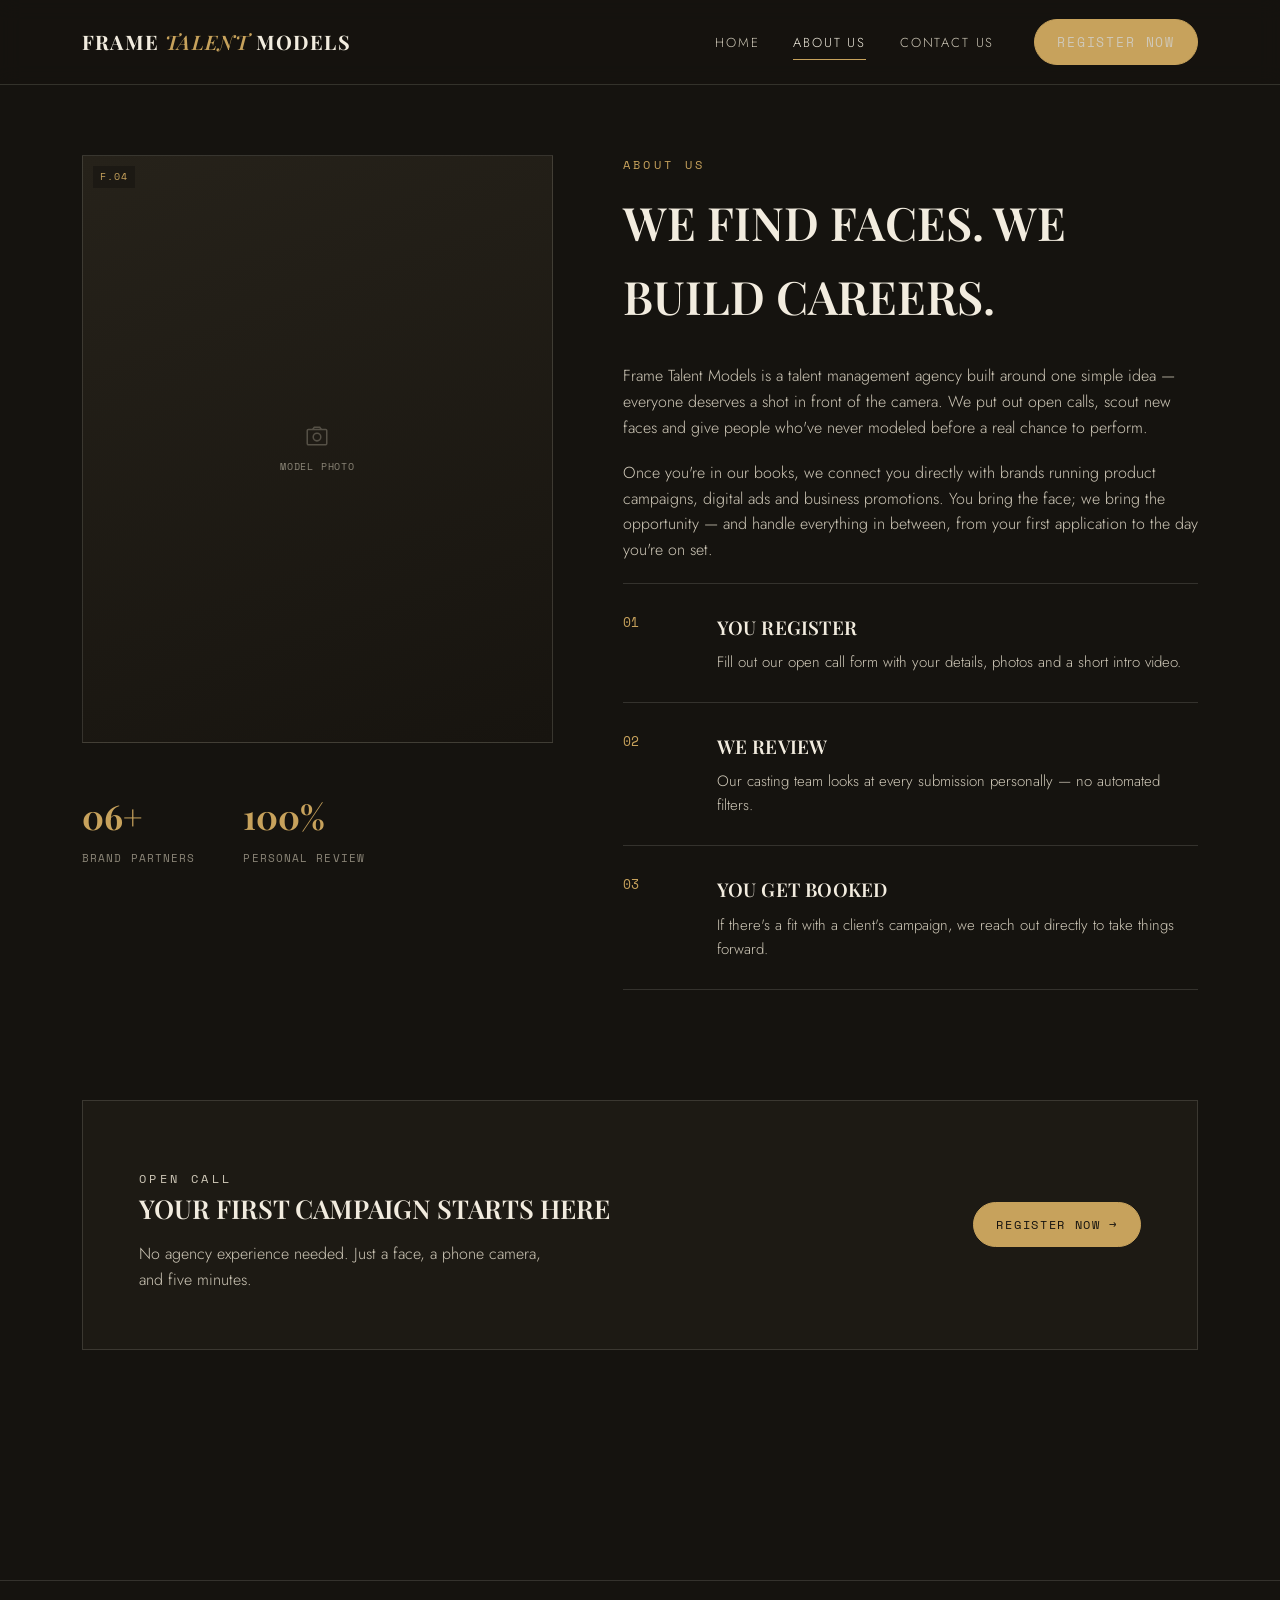
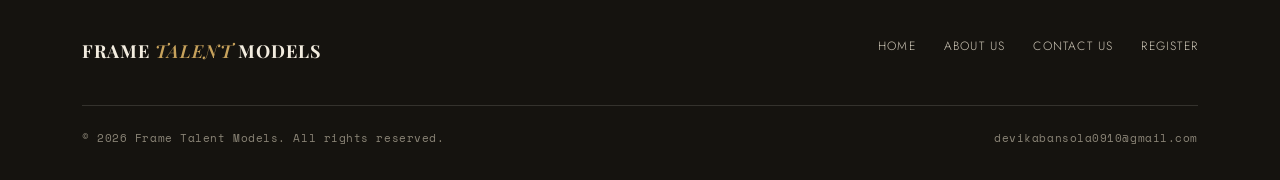
==== about.html @ 77455b9f "Add files via upload" ====
<!doctype html>
<html lang="en">
<head>
<meta charset="UTF-8">
<meta name="viewport" content="width=device-width, initial-scale=1.0">
<title>About Us — Frame Talent Models</title>
<link rel="stylesheet" href="style.css">
</head>
<body>

<header class="site-header">
  <div class="wrap">
    <a href="index.html" class="logo">Frame <span>Talent</span> Models</a>
    <nav class="main-nav" id="mainNav">
      <ul>
        <li><a href="index.html">Home</a></li>
        <li><a href="about.html" class="active">About Us</a></li>
        <li><a href="contact.html">Contact Us</a></li>
      </ul>
      <a href="register.html" class="btn btn-solid">Register Now</a>
    </nav>
    <button class="nav-toggle" id="navToggle" aria-label="Toggle menu" aria-expanded="false">
      <span></span><span></span><span></span>
    </button>
  </div>
</header>

<main>
  <section class="section" style="padding-top:70px">
    <div class="wrap about-grid">
      <div>
        <div class="frame">
          <div class="frame-id">F.04</div>
          <div class="frame-placeholder">
            <svg viewBox="0 0 24 24" fill="none" stroke="currentColor" stroke-width="1.4"><rect x="3" y="6" width="18" height="14" rx="1"/><circle cx="12" cy="13" r="3.5"/><path d="M8 6l1.5-2h5L16 6"/></svg>
            Model photo
          </div>
        </div>
        <div class="stat-row">
          <div class="stat"><b>06+</b><span>Brand Partners</span></div>
          <div class="stat"><b>100%</b><span>Personal Review</span></div>
        </div>
      </div>

      <div>
        <p class="eyebrow">About Us</p>
        <h2 style="font-size:clamp(30px,4vw,46px);text-transform:uppercase;margin-top:12px;max-width:16ch;">We find faces. We build careers.</h2>
        <div class="about-copy" style="margin-top:30px;">
          <p>Frame Talent Models is a talent management agency built around one simple idea — everyone deserves a shot in front of the camera. We put out open calls, scout new faces and give people who've never modeled before a real chance to perform.</p>
          <p>Once you're in our books, we connect you directly with brands running product campaigns, digital ads and business promotions. You bring the face; we bring the opportunity — and handle everything in between, from your first application to the day you're on set.</p>
        </div>

        <div class="step-list">
          <div class="step">
            <span class="num">01</span>
            <div>
              <h3>You register</h3>
              <p>Fill out our open call form with your details, photos and a short intro video.</p>
            </div>
          </div>
          <div class="step">
            <span class="num">02</span>
            <div>
              <h3>We review</h3>
              <p>Our casting team looks at every submission personally — no automated filters.</p>
            </div>
          </div>
          <div class="step">
            <span class="num">03</span>
            <div>
              <h3>You get booked</h3>
              <p>If there's a fit with a client's campaign, we reach out directly to take things forward.</p>
            </div>
          </div>
        </div>
      </div>
    </div>
  </section>

  <section class="section" style="padding-top:0">
    <div class="wrap">
      <div class="contact-card">
        <div>
          <p class="eyebrow">Open Call</p>
          <h3>Your first campaign starts here</h3>
          <p>No agency experience needed. Just a face, a phone camera, and five minutes.</p>
        </div>
        <a href="register.html" class="btn btn-solid">Register Now →</a>
      </div>
    </div>
  </section>
</main>

<footer class="site-footer">
  <div class="wrap">
    <div class="footer-grid">
      <a href="index.html" class="logo">Frame <span>Talent</span> Models</a>
      <div class="footer-links">
        <a href="index.html">Home</a>
        <a href="about.html">About Us</a>
        <a href="contact.html">Contact Us</a>
        <a href="register.html">Register</a>
      </div>
    </div>
    <div class="footer-bottom">
      <span>© 2026 Frame Talent Models. All rights reserved.</span>
      <span>devikabansola0910@gmail.com</span>
    </div>
  </div>
</footer>

<script src="script.js"></script>
</body>
</html>
---- style.css ----
/* =========================================================
   FRAME TALENT MODELS — design tokens
   Palette: warm near-black ink, cream paper, muted gold,
   deep wine accent, taupe mist for quiet secondary text.
   Type: Playfair Display (editorial serif, used with restraint,
   italic for accent words) + Jost (clean geometric sans for
   nav/body) + Space Mono (backstage-pass / contact-sheet
   utility labels — ties to the "FRAME" in the brand name).
   ========================================================= */

@import url('https://fonts.googleapis.com/css2?family=Playfair+Display:ital,wght@0,500;0,600;0,700;1,500;1,600&family=Jost:wght@300;400;500;600&family=Space+Mono:wght@400;700&display=swap');

:root{
  --ink: #15130f;
  --ink-soft: #1d1a14;
  --paper: #f2ecdf;
  --paper-dim: #cfc8b8;
  --gold: #c7a25c;
  --wine: #5c1f2b;
  --mist: #8b8577;
  --line: rgba(242,236,223,0.14);

  --serif: 'Playfair Display', Georgia, serif;
  --sans: 'Jost', 'Helvetica Neue', Arial, sans-serif;
  --mono: 'Space Mono', monospace;

  --max: 1180px;
}

*,*::before,*::after{ box-sizing: border-box; }
html{ scroll-behavior: smooth; }
body{
  margin:0;
  background: var(--ink);
  color: var(--paper);
  font-family: var(--sans);
  font-weight: 300;
  line-height: 1.6;
  -webkit-font-smoothing: antialiased;
}
img{ max-width:100%; display:block; }
a{ color: inherit; text-decoration: none; }
h1,h2,h3{ font-family: var(--serif); font-weight: 600; margin: 0; }
p{ margin: 0; }
ul{ list-style:none; margin:0; padding:0; }
button{ font-family: inherit; cursor:pointer; }

:focus-visible{
  outline: 2px solid var(--gold);
  outline-offset: 3px;
}

.wrap{
  max-width: var(--max);
  margin: 0 auto;
  padding: 0 32px;
}

.eyebrow{
  font-family: var(--mono);
  font-size: 12px;
  letter-spacing: 0.28em;
  text-transform: uppercase;
  color: var(--gold);
}

/* ---------------- header ---------------- */
.site-header{
  position: sticky;
  top: 0;
  z-index: 50;
  background: rgba(21,19,15,0.86);
  backdrop-filter: blur(10px);
  border-bottom: 1px solid var(--line);
}
.site-header .wrap{
  display:flex;
  align-items:center;
  justify-content: space-between;
  height: 84px;
}
.logo{
  font-family: var(--serif);
  font-weight: 700;
  font-size: 20px;
  letter-spacing: 0.06em;
  text-transform: uppercase;
  white-space: nowrap;
}
.logo span{ color: var(--gold); font-style: italic; font-weight: 600;}

.main-nav{
  display:flex;
  align-items:center;
  gap: 40px;
}
.main-nav ul{
  display:flex;
  gap: 34px;
}
.main-nav a{
  font-size: 13px;
  letter-spacing: 0.14em;
  text-transform: uppercase;
  color: var(--paper-dim);
  transition: color .2s ease;
  position:relative;
}
.main-nav a:hover, .main-nav a.active{ color: var(--paper); }
.main-nav a.active::after{
  content:'';
  position:absolute;
  left:0; right:0; bottom:-8px;
  height:1px;
  background: var(--gold);
}
.btn{
  display:inline-flex;
  align-items:center;
  gap:8px;
  font-family: var(--mono);
  font-size: 12px;
  letter-spacing: 0.14em;
  text-transform: uppercase;
  padding: 12px 22px;
  border: 1px solid var(--gold);
  color: var(--gold);
  border-radius: 999px;
  transition: background .2s ease, color .2s ease, transform .2s ease;
  background: transparent;
}
.btn:hover{ background: var(--gold); color: var(--ink); transform: translateY(-1px); }
.btn-solid{
  background: var(--gold);
  color: var(--ink);
}
.btn-solid:hover{ background: var(--paper); border-color: var(--paper); }

.nav-toggle{
  display:none;
  flex-direction: column;
  gap: 5px;
  background:none;
  border:none;
  padding: 8px;
}
.nav-toggle span{
  width: 22px; height: 1px; background: var(--paper);
}

/* ---------------- footer ---------------- */
.site-footer{
  border-top: 1px solid var(--line);
  padding: 56px 0 32px;
  margin-top: 120px;
}
.footer-grid{
  display:flex;
  justify-content: space-between;
  align-items: flex-start;
  gap: 32px;
  flex-wrap: wrap;
}
.footer-grid .logo{ font-size: 18px; }
.footer-links{
  display:flex;
  gap: 28px;
}
.footer-links a{
  font-size: 12px;
  letter-spacing: 0.1em;
  text-transform: uppercase;
  color: var(--paper-dim);
}
.footer-links a:hover{ color: var(--gold); }
.footer-bottom{
  margin-top: 40px;
  padding-top: 24px;
  border-top: 1px solid var(--line);
  display:flex;
  justify-content: space-between;
  font-family: var(--mono);
  font-size: 11px;
  color: var(--mist);
  letter-spacing: 0.05em;
  flex-wrap:wrap;
  gap: 10px;
}

/* ---------------- hero ---------------- */
.hero{
  padding: 96px 0 60px;
  position: relative;
}
.hero-top{
  display:grid;
  grid-template-columns: 1.1fr 0.9fr;
  gap: 60px;
  align-items:end;
}
.hero h1{
  font-size: clamp(40px, 6vw, 74px);
  line-height: 1.02;
  letter-spacing: -0.01em;
  text-transform: uppercase;
}
.hero h1 em{
  font-style: italic;
  color: var(--gold);
  font-weight: 500;
}
.hero-copy{
  color: var(--paper-dim);
  font-size: 16px;
  max-width: 40ch;
  margin-top: 22px;
}
.hero-cta{
  display:flex;
  gap: 16px;
  margin-top: 34px;
  flex-wrap: wrap;
  align-items:center;
}
.hero-note{
  font-family: var(--mono);
  font-size: 11px;
  color: var(--mist);
  letter-spacing: 0.05em;
}

/* contact-sheet style photo grid — nods to "FRAME" */
.contact-sheet{
  display:grid;
  grid-template-columns: repeat(3, 1fr);
  gap: 10px;
  margin-top: 70px;
}
.frame{
  position:relative;
  aspect-ratio: 3/4;
  background:
    linear-gradient(160deg, #26221a 0%, #17140f 100%);
  border: 1px solid var(--line);
  overflow: hidden;
}
.frame:nth-child(2){ margin-top: 34px; }
.frame:nth-child(3){ margin-top: -16px; }
.frame img{ width:100%; height:100%; object-fit: cover; }
.frame .frame-id{
  position:absolute;
  left: 10px; top: 10px;
  font-family: var(--mono);
  font-size: 10px;
  letter-spacing: 0.1em;
  color: var(--gold);
  background: rgba(21,19,15,0.55);
  padding: 3px 7px;
}
.frame .frame-placeholder{
  position:absolute;
  inset:0;
  display:flex;
  align-items:center;
  justify-content:center;
  flex-direction: column;
  gap:10px;
  color: var(--mist);
  font-family: var(--mono);
  font-size: 10px;
  letter-spacing: 0.08em;
  text-align:center;
  padding: 10px;
  text-transform: uppercase;
}
.frame .frame-placeholder svg{ width:26px; height:26px; opacity:.5; }

/* ---------------- section shell ---------------- */
.section{ padding: 110px 0; }
.section-head{
  display:flex;
  justify-content: space-between;
  align-items: flex-end;
  gap: 24px;
  margin-bottom: 56px;
  flex-wrap: wrap;
}
.section-head h2{
  font-size: clamp(28px, 3.4vw, 42px);
  text-transform: uppercase;
  letter-spacing: -0.01em;
  margin-top: 10px;
  max-width: 20ch;
}
.section-lede{
  max-width: 34ch;
  color: var(--paper-dim);
  font-size: 15px;
}

/* ---------------- brand wall (signature element) ---------------- */
.brandwall{
  position:relative;
  padding: 70px 0 40px;
}
.pass-grid{
  display:grid;
  grid-template-columns: repeat(3, 1fr);
  grid-template-rows: repeat(2, auto);
  gap: 26px 20px;
  align-items:center;
  position:relative;
}
.pass{
  border: 1px dashed var(--line);
  padding: 22px 10px;
  text-align:center;
  font-family: var(--mono);
  font-size: 14px;
  letter-spacing: 0.16em;
  text-transform: uppercase;
  color: var(--paper-dim);
  transform: rotate(var(--r,0deg));
  transition: color .2s ease, border-color .2s ease, transform .2s ease;
  background: var(--ink-soft);
}
.pass:hover{ color: var(--gold); border-color: var(--gold); transform: rotate(0deg); }
.pass::before{
  content:'PASS · ALL ACCESS';
  display:block;
  font-size: 8px;
  letter-spacing: 0.2em;
  color: var(--mist);
  margin-bottom: 8px;
}
.pass-center{
  grid-column: 2;
  grid-row: 1 / 3;
  display:flex;
  align-items:center;
  justify-content:center;
  text-align:center;
  border: none;
  background: none;
  padding: 0 6px;
}
.pass-center .stamp{
  font-family: var(--serif);
  font-style: italic;
  font-weight: 600;
  font-size: clamp(26px, 3.2vw, 40px);
  color: var(--gold);
  line-height: 1.05;
}
.pass-center .stamp small{
  display:block;
  font-family: var(--mono);
  font-style: normal;
  font-size: 11px;
  letter-spacing: 0.24em;
  color: var(--mist);
  margin-top: 10px;
}

/* ---------------- about page ---------------- */
.about-grid{
  display:grid;
  grid-template-columns: 0.9fr 1.1fr;
  gap: 70px;
  align-items:start;
}
.about-grid .frame{ aspect-ratio: 4/5; }
.about-copy p{ color: var(--paper-dim); margin-bottom: 20px; font-size: 16px; }
.about-copy p:last-child{ margin-bottom:0; }
.stat-row{
  display:flex;
  gap: 48px;
  margin-top: 46px;
  flex-wrap: wrap;
}
.stat-row .stat b{
  display:block;
  font-family: var(--serif);
  font-size: 34px;
  color: var(--gold);
}
.stat-row .stat span{
  font-family: var(--mono);
  font-size: 11px;
  letter-spacing: 0.1em;
  color: var(--mist);
  text-transform: uppercase;
}

.step-list{
  margin-top: 20px;
  border-top: 1px solid var(--line);
}
.step{
  display:grid;
  grid-template-columns: 70px 1fr;
  gap: 24px;
  padding: 28px 0;
  border-bottom: 1px solid var(--line);
}
.step .num{
  font-family: var(--mono);
  color: var(--gold);
  font-size: 13px;
}
.step h3{ font-size: 19px; text-transform: uppercase; letter-spacing: 0.01em; }
.step p{ color: var(--paper-dim); margin-top: 8px; font-size: 15px; max-width: 55ch; }

/* ---------------- contact page ---------------- */
.contact-card{
  border: 1px solid var(--line);
  background: var(--ink-soft);
  padding: 56px;
  display:grid;
  grid-template-columns: 1fr auto;
  align-items:center;
  gap: 30px;
}
.contact-card h3{ font-size: 26px; text-transform: uppercase; }
.contact-card p{ color: var(--paper-dim); margin-top: 12px; max-width: 46ch; }
.contact-details{
  display:grid;
  gap: 26px;
  margin-top: 50px;
  grid-template-columns: repeat(3, 1fr);
}
.contact-details .item span.eyebrow{ display:block; margin-bottom: 10px; }
.contact-details .item p{ color: var(--paper-dim); font-size: 15px; }

/* ---------------- register form ---------------- */
.form-shell{
  border: 1px solid var(--line);
  background: var(--ink-soft);
  padding: 56px;
}
.form-grid{
  display:grid;
  grid-template-columns: 1fr 1fr;
  gap: 26px 28px;
}
.field{ display:flex; flex-direction:column; gap:9px; }
.field.full{ grid-column: 1 / -1; }
.field label{
  font-family: var(--mono);
  font-size: 11px;
  letter-spacing: 0.12em;
  text-transform: uppercase;
  color: var(--mist);
}
.field input[type=text],
.field input[type=email],
.field input[type=tel],
.field input[type=date],
.field input[type=url],
.field select{
  background: transparent;
  border: none;
  border-bottom: 1px solid var(--line);
  padding: 12px 2px;
  color: var(--paper);
  font-family: var(--sans);
  font-size: 15px;
  border-radius: 0;
  transition: border-color .2s ease;
}
.field select{ appearance:none; -webkit-appearance:none; }
.field select option{ background: var(--ink); color: var(--paper); }
.field input:focus, .field select:focus{ border-color: var(--gold); }
.select-wrap{ position:relative; }
.select-wrap::after{
  content:'▾';
  position:absolute; right:4px; top:12px;
  color: var(--gold); font-size: 12px; pointer-events:none;
}

.file-field{
  border: 1px dashed var(--line);
  padding: 20px;
  display:flex;
  align-items:center;
  justify-content: space-between;
  gap: 16px;
  flex-wrap: wrap;
  transition: border-color .2s ease;
}
.file-field:hover{ border-color: var(--gold); }
.file-field .file-meta{ display:flex; flex-direction:column; gap:4px; }
.file-field .file-meta .name{ font-size: 14px; color: var(--paper-dim); }
.file-field .file-name-out{
  font-family: var(--mono);
  font-size: 11px;
  color: var(--gold);
}
.file-btn{
  position:relative;
  overflow:hidden;
  display:inline-block;
}
.file-btn input[type=file]{
  position:absolute; inset:0; opacity:0; cursor:pointer; width:100%; height:100%;
}

.submit-row{
  margin-top: 40px;
  display:flex;
  align-items:center;
  gap: 24px;
  flex-wrap: wrap;
}
.form-note{
  font-family: var(--mono);
  font-size: 11px;
  color: var(--mist);
  letter-spacing: 0.03em;
  max-width: 42ch;
}

.status-panel{
  display:none;
  text-align:center;
  padding: 70px 20px;
}
.status-panel.show{ display:block; }
.status-panel .eyebrow{ display:block; margin-bottom: 18px; }
.status-panel h3{ font-size: clamp(26px, 3.4vw, 38px); text-transform: uppercase; }
.status-panel p{ color: var(--paper-dim); max-width: 46ch; margin: 18px auto 0; }
.status-panel .btn{ margin-top: 34px; }
.status-panel.error h3{ color: var(--wine); }

@media (max-width: 860px){
  .hero-top{ grid-template-columns: 1fr; gap: 34px; }
  .about-grid{ grid-template-columns: 1fr; }
  .form-grid{ grid-template-columns: 1fr; }
  .contact-details{ grid-template-columns: 1fr; }
  .contact-card{ grid-template-columns: 1fr; text-align:left; }
  .pass-grid{ grid-template-columns: repeat(2, 1fr); }
  .pass-center{ grid-column: 1 / -1; grid-row: auto; padding: 30px 0; }
  .main-nav{ position: fixed; inset: 84px 0 0 0; background: var(--ink); flex-direction:column; align-items:flex-start; padding: 40px 32px; gap: 34px; transform: translateX(100%); transition: transform .3s ease; }
  .main-nav.open{ transform: translateX(0); }
  .main-nav ul{ flex-direction:column; gap: 22px; }
  .main-nav a{ font-size: 15px; }
  .nav-toggle{ display:flex; }
}
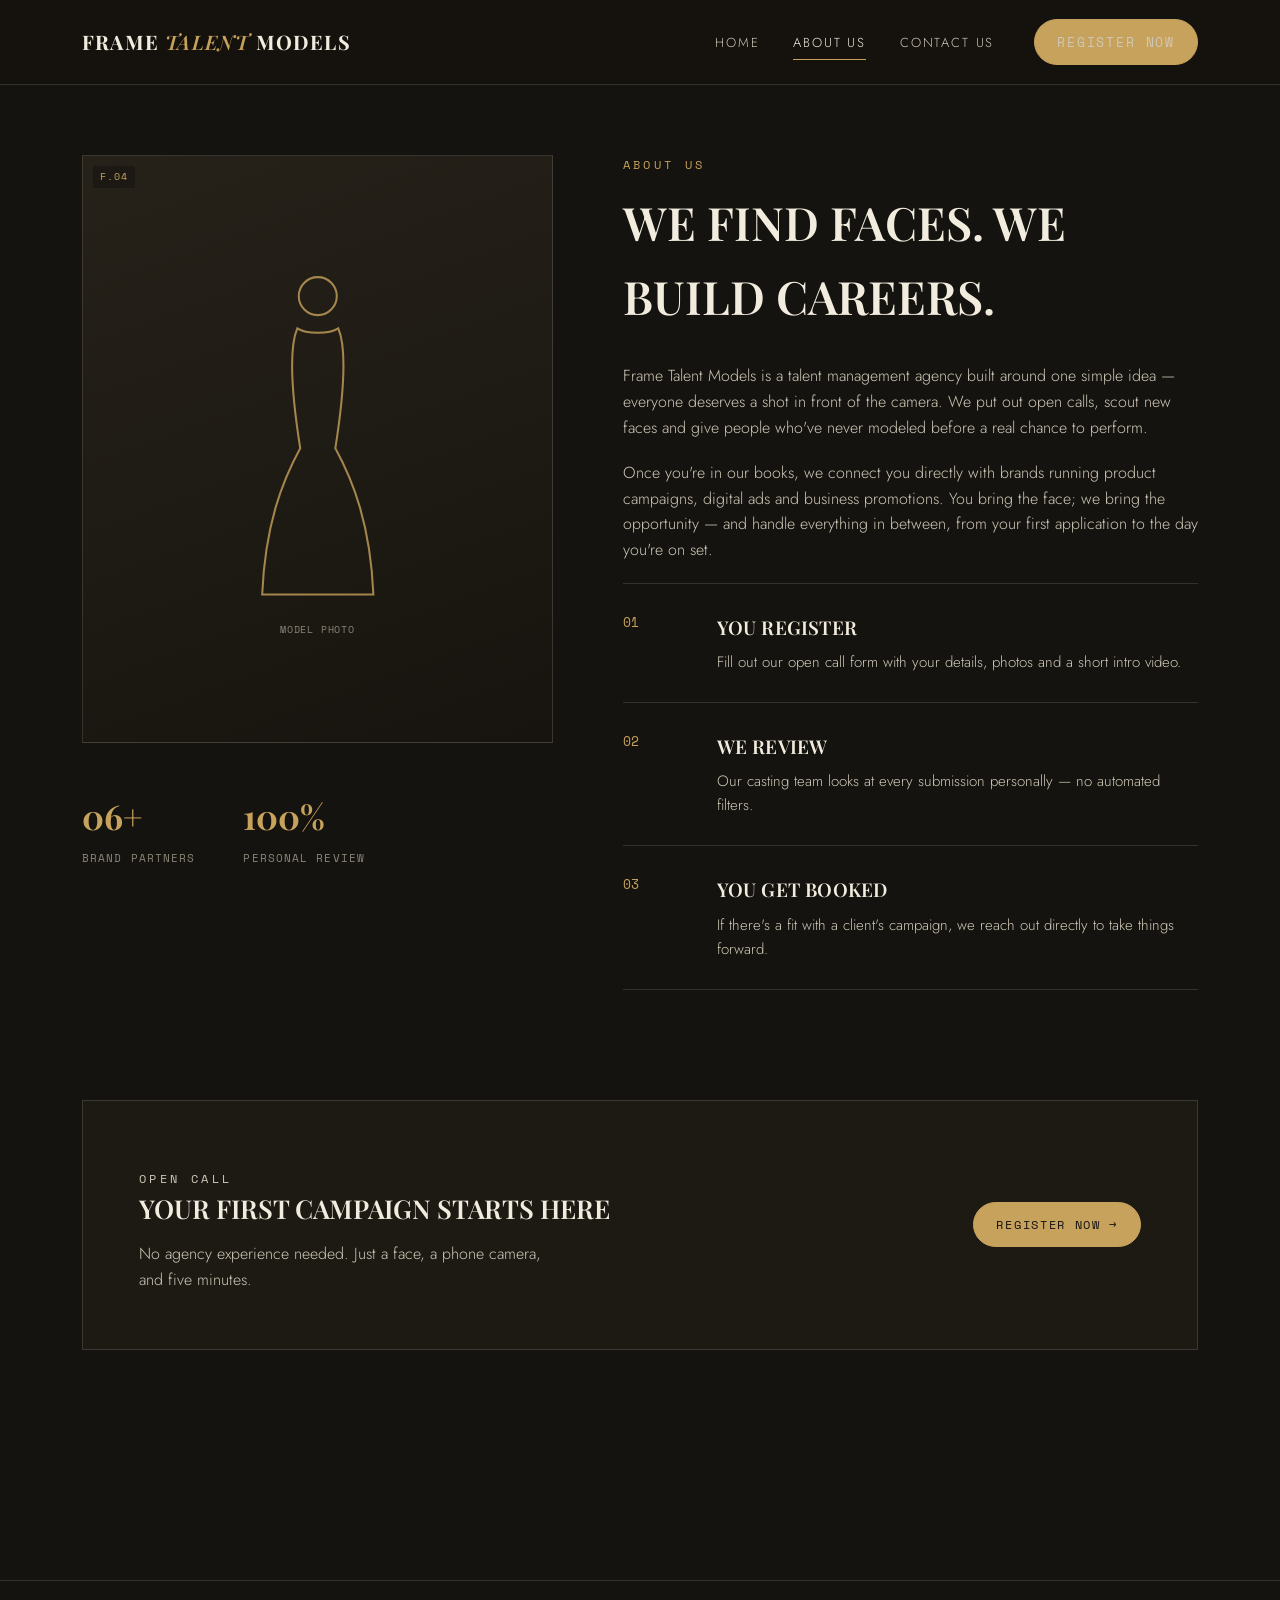
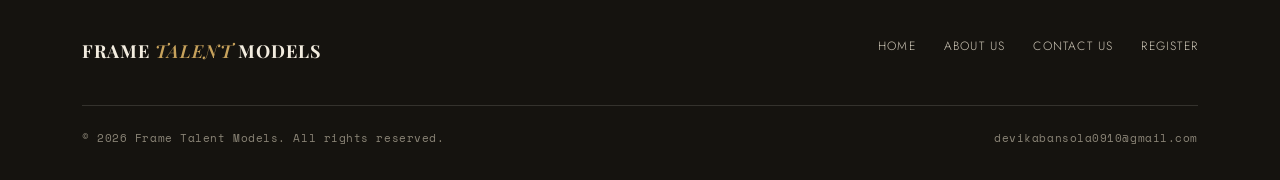
==== commit 266594c0: "Add files via upload" ====
--- a/about.html
+++ b/about.html
@@ -32,7 +32,10 @@
         <div class="frame">
           <div class="frame-id">F.04</div>
           <div class="frame-placeholder">
-            <svg viewBox="0 0 24 24" fill="none" stroke="currentColor" stroke-width="1.4"><rect x="3" y="6" width="18" height="14" rx="1"/><circle cx="12" cy="13" r="3.5"/><path d="M8 6l1.5-2h5L16 6"/></svg>
+            <svg class="figure-art" viewBox="0 0 120 240" fill="none" stroke="currentColor" stroke-width="1.4">
+              <circle cx="60" cy="24" r="13"/>
+              <path d="M46,46 C40,60 42,90 48,128 C36,150 24,180 22,228 L98,228 C96,180 84,150 72,128 C78,90 80,60 74,46 C68,50 52,50 46,46 Z"/>
+            </svg>
             Model photo
           </div>
         </div>
--- a/style.css
+++ b/style.css
@@ -274,6 +274,7 @@
   text-transform: uppercase;
 }
 .frame .frame-placeholder svg{ width:26px; height:26px; opacity:.5; }
+.frame .frame-placeholder svg.figure-art{ width:auto; height:62%; opacity:.8; color: var(--gold); }
 
 /* ---------------- section shell ---------------- */
 .section{ padding: 110px 0; }
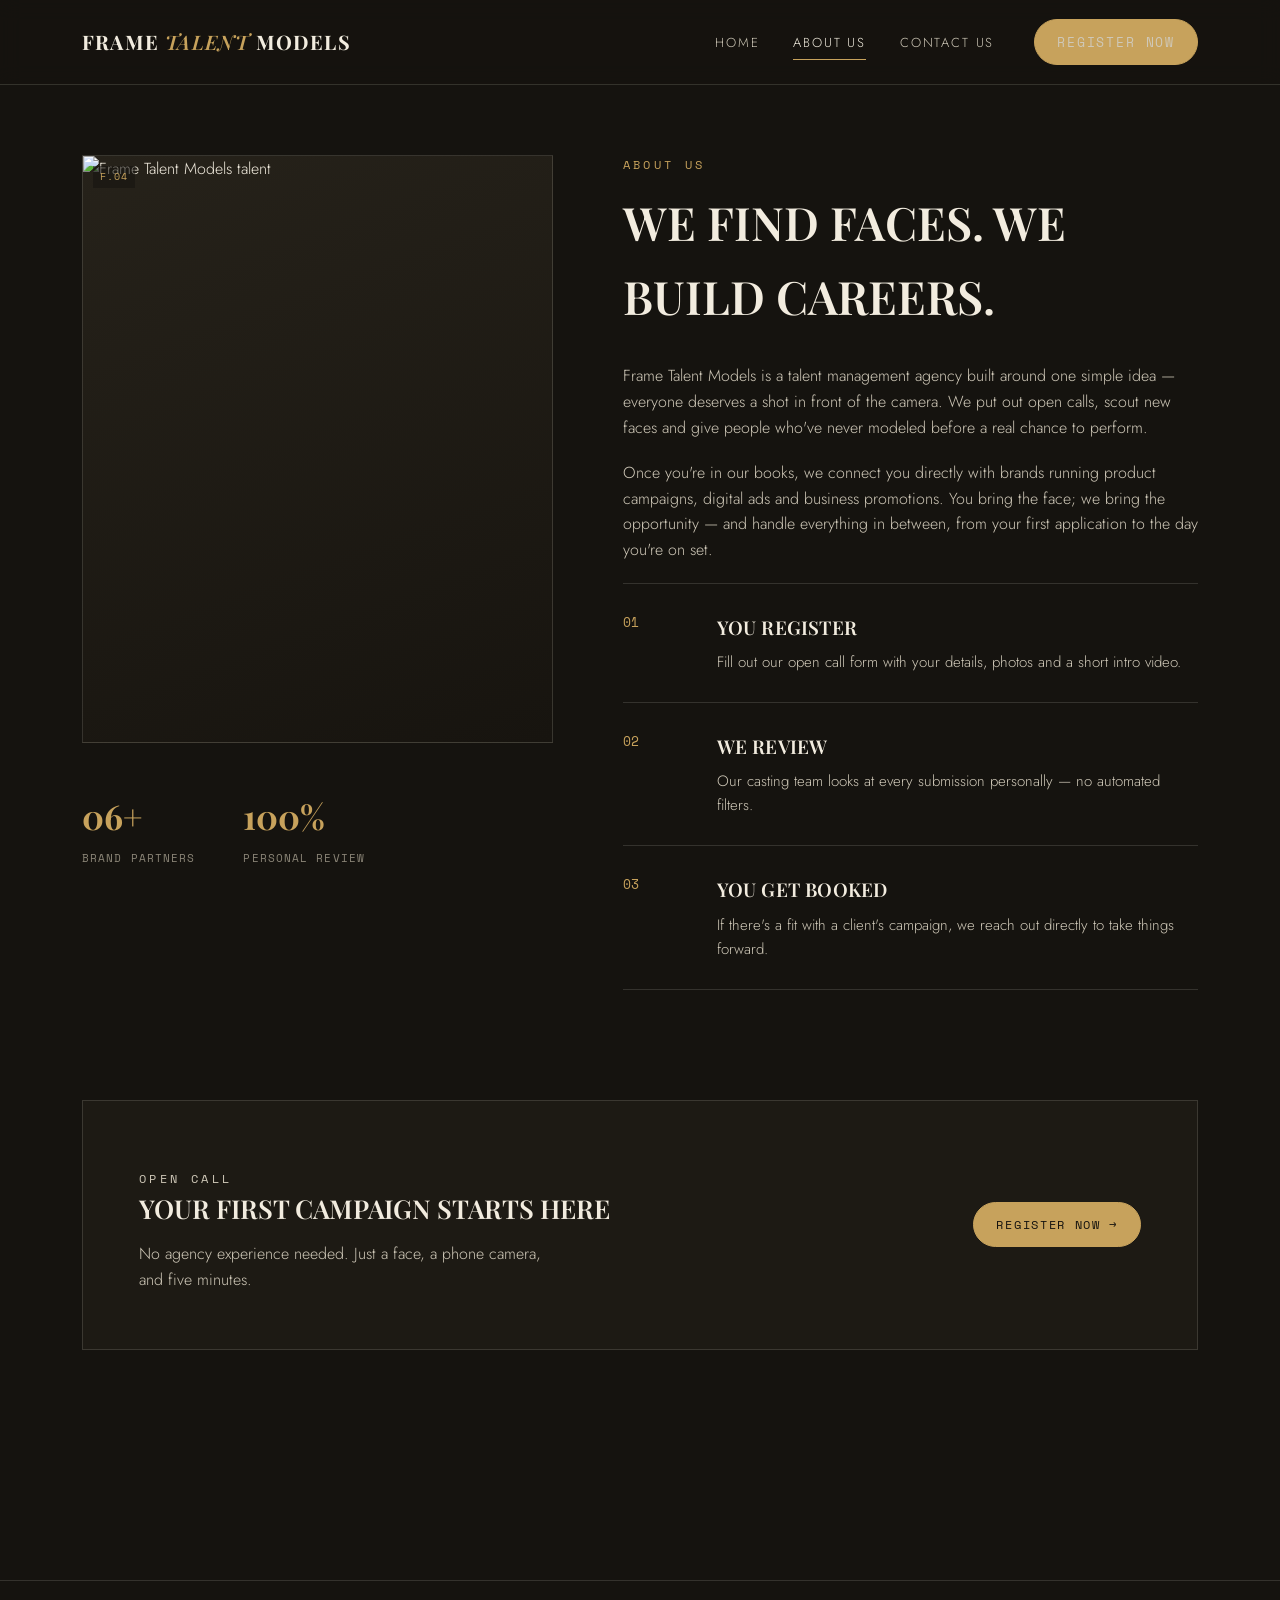
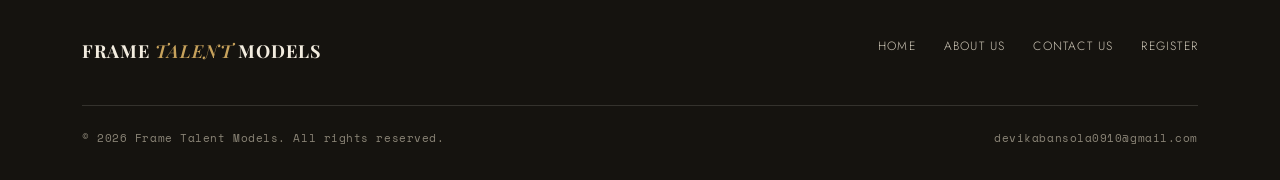
==== commit 3a72d328: "Add files via upload" ====
--- a/about.html
+++ b/about.html
@@ -31,13 +31,7 @@
       <div>
         <div class="frame">
           <div class="frame-id">F.04</div>
-          <div class="frame-placeholder">
-            <svg class="figure-art" viewBox="0 0 120 240" fill="none" stroke="currentColor" stroke-width="1.4">
-              <circle cx="60" cy="24" r="13"/>
-              <path d="M46,46 C40,60 42,90 48,128 C36,150 24,180 22,228 L98,228 C96,180 84,150 72,128 C78,90 80,60 74,46 C68,50 52,50 46,46 Z"/>
-            </svg>
-            Model photo
-          </div>
+          <img src="images/model-04.jpg" alt="Frame Talent Models talent">
         </div>
         <div class="stat-row">
           <div class="stat"><b>06+</b><span>Brand Partners</span></div>
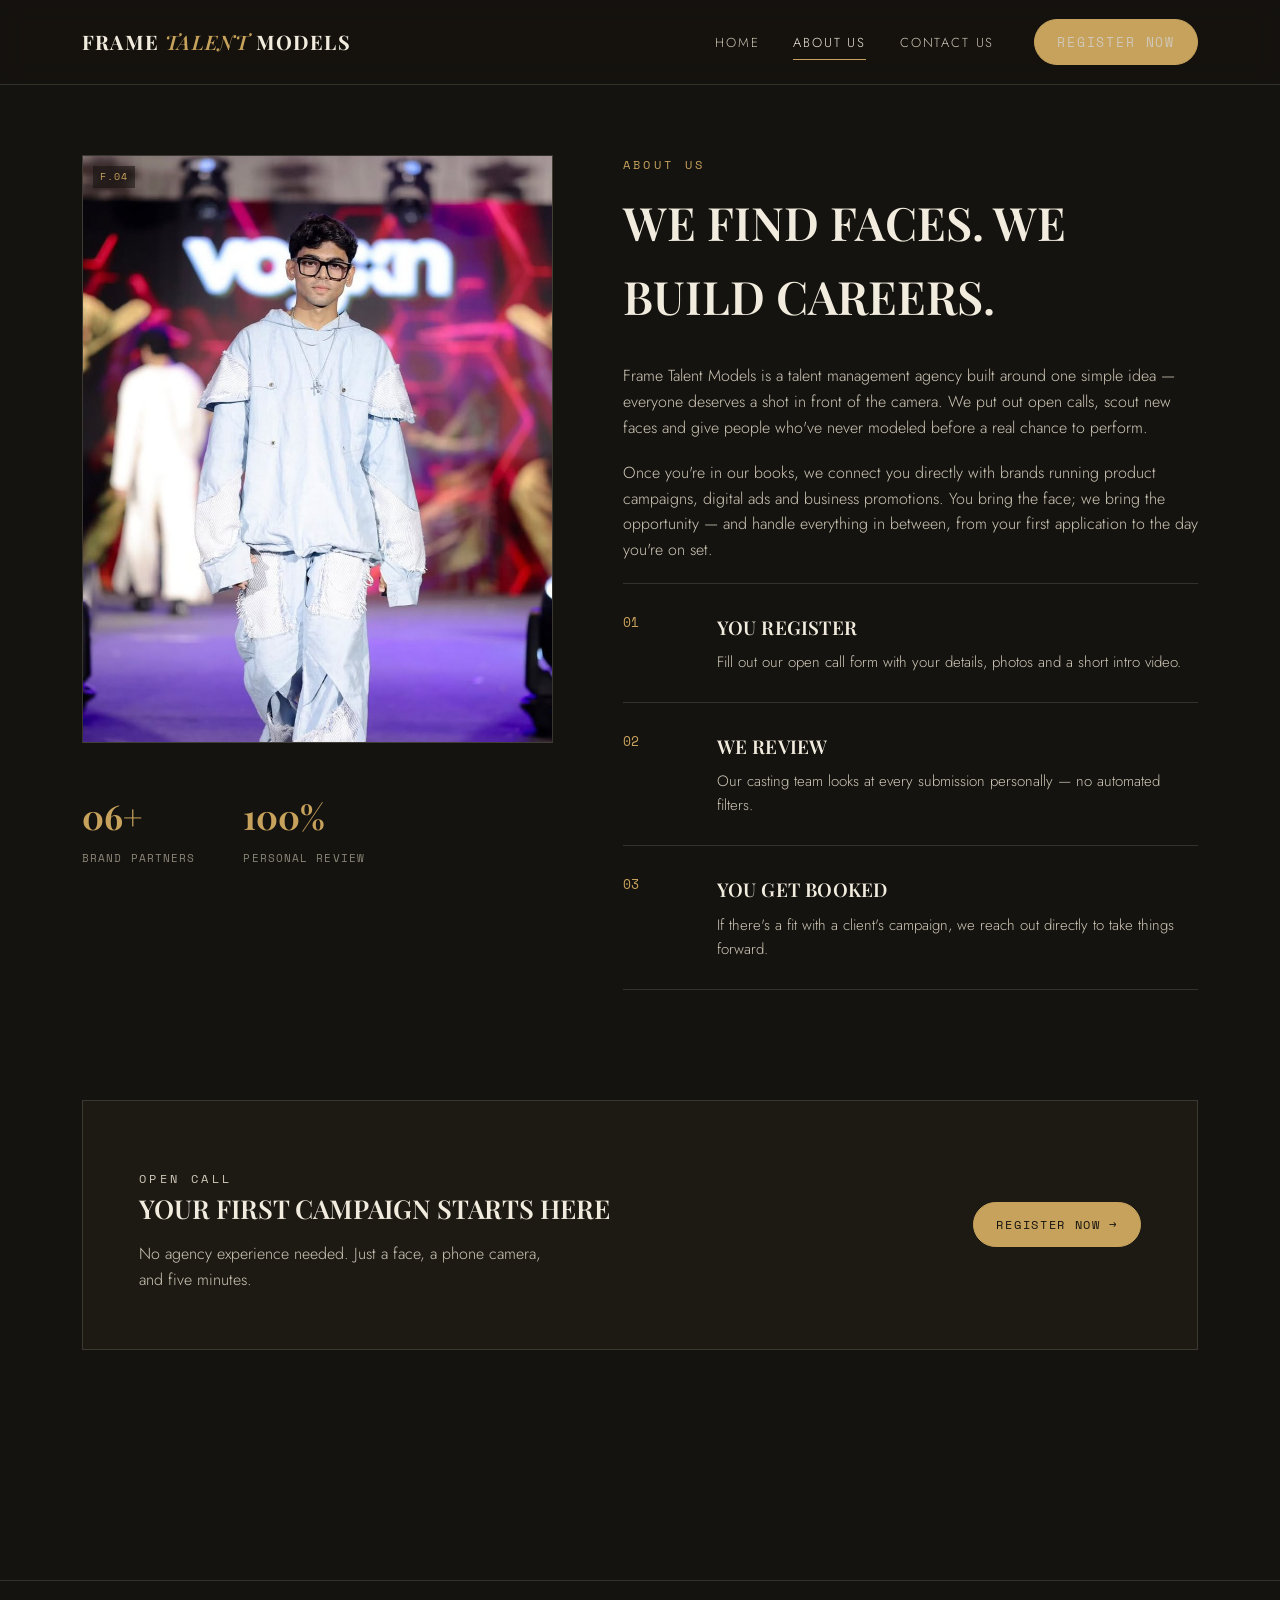
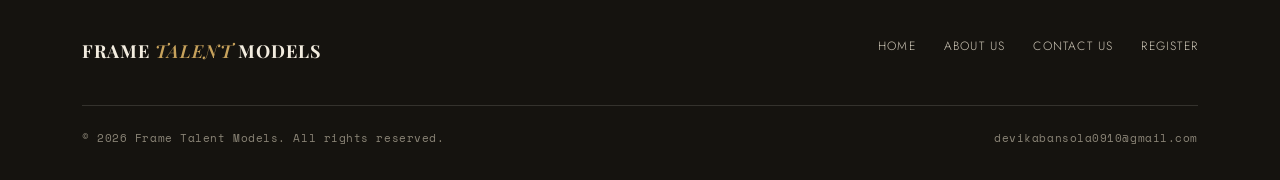
==== commit 4be3fa3f: "Add files via upload" ====
--- a/about.html
+++ b/about.html
@@ -31,7 +31,7 @@
       <div>
         <div class="frame">
           <div class="frame-id">F.04</div>
-          <img src="images/model-04.jpg" alt="Frame Talent Models talent">
+          <img src="model-04.jpg" alt="Frame Talent Models talent">
         </div>
         <div class="stat-row">
           <div class="stat"><b>06+</b><span>Brand Partners</span></div>
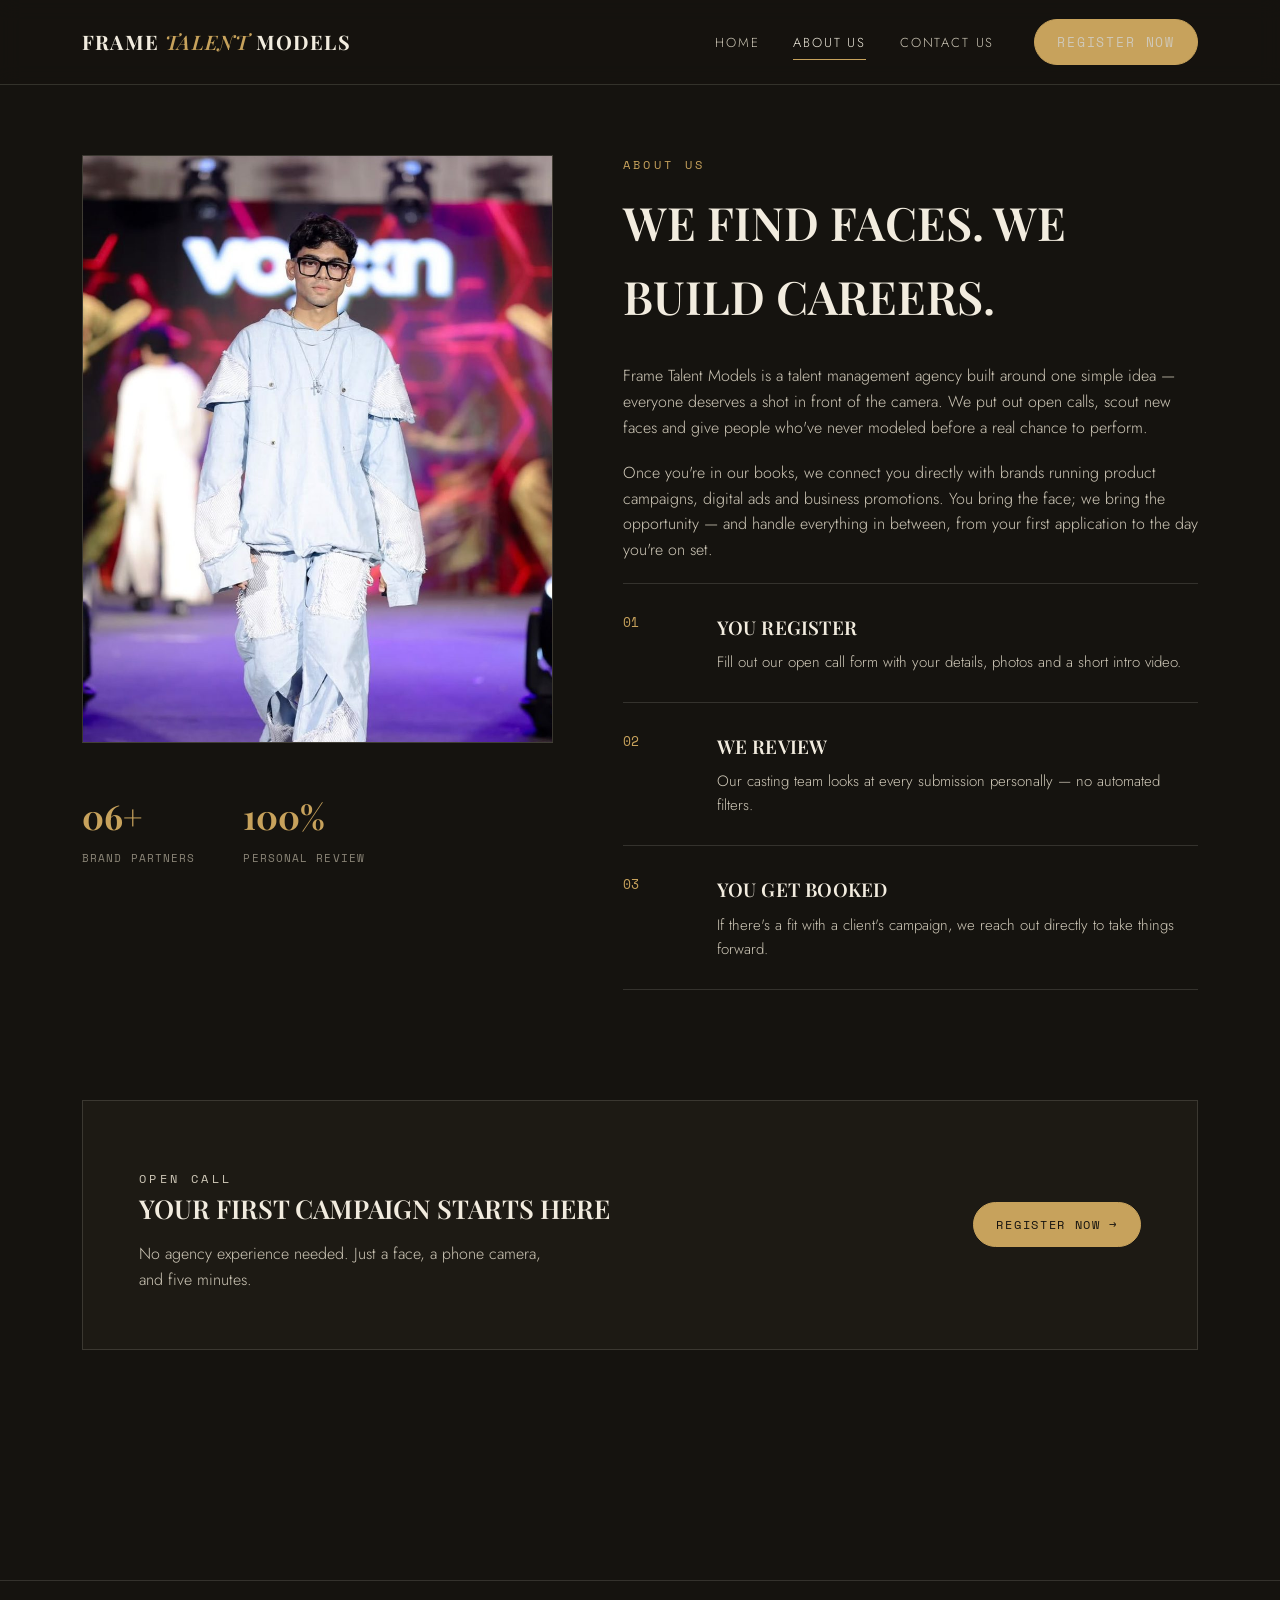
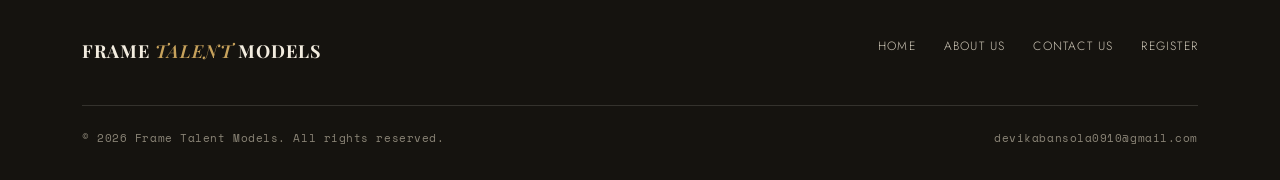
==== commit b142f508: "Add files via upload" ====
--- a/about.html
+++ b/about.html
@@ -30,7 +30,6 @@
     <div class="wrap about-grid">
       <div>
         <div class="frame">
-          <div class="frame-id">F.04</div>
           <img src="model-04.jpg" alt="Frame Talent Models talent">
         </div>
         <div class="stat-row">
